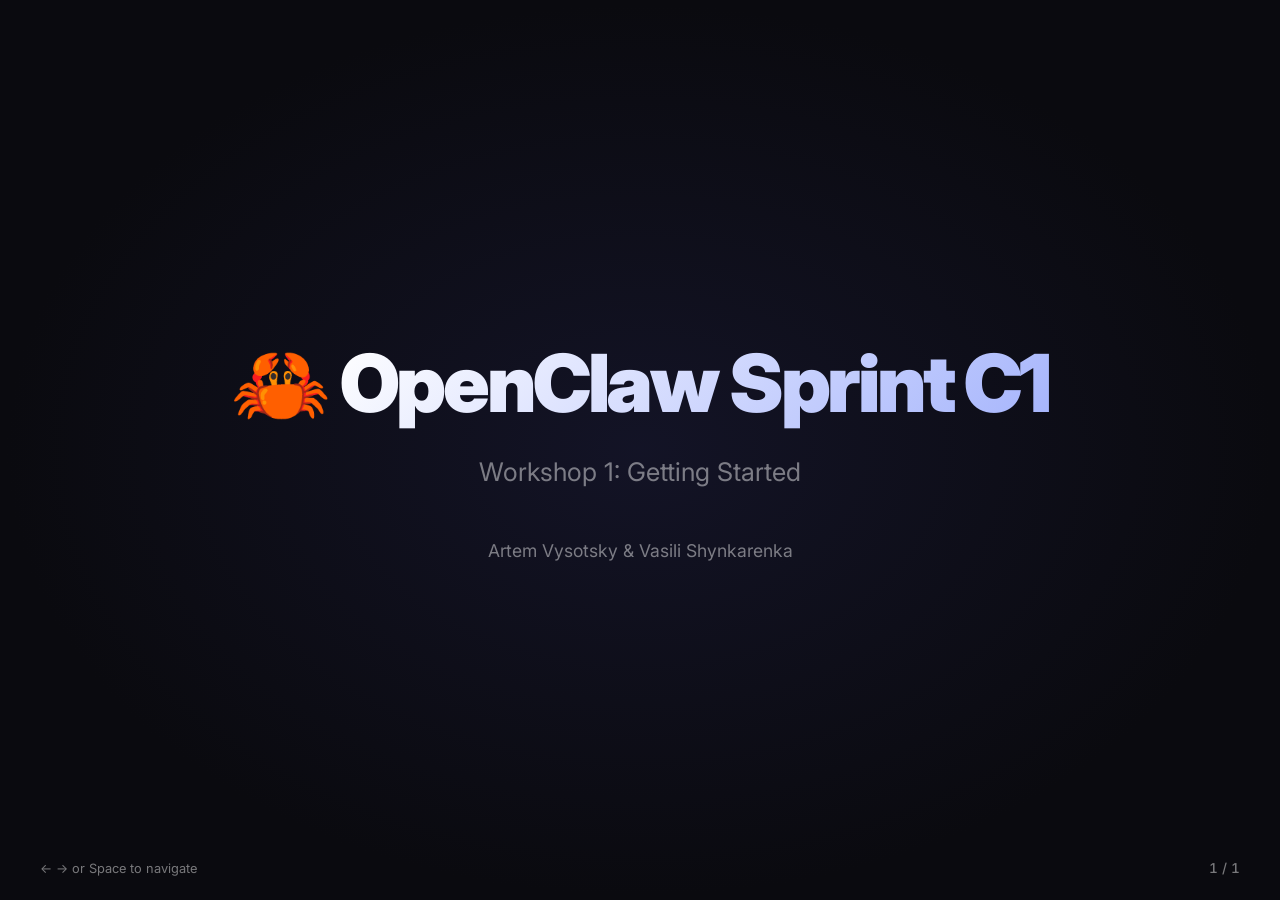
==== workshop-1-presentation.html @ 19656d03 "Initial commit: OpenClaw workshop presentations and skills Co-Authored-By: Claude Opus 4.6 (1M conte" ====
<!DOCTYPE html>
<html lang="en">
<head>
    <meta charset="UTF-8">
    <meta name="viewport" content="width=device-width, initial-scale=1.0">
    <title>OpenClaw Workshop 1: Getting Started</title>
    <link href="https://fonts.googleapis.com/css2?family=Inter:wght@300;400;500;600;700;800;900&display=swap" rel="stylesheet">
    <style>
        * { margin: 0; padding: 0; box-sizing: border-box; }

        :root {
            --bg: #0a0a0f;
            --surface: rgba(255,255,255,0.04);
            --surface-hover: rgba(255,255,255,0.08);
            --border: rgba(255,255,255,0.08);
            --text: #e8e8ed;
            --text-dim: rgba(255,255,255,0.6);
            --text-muted: rgba(255,255,255,0.45);
            --accent: #6366f1;
            --accent-glow: rgba(99,102,241,0.15);
            --green: #22c55e;
            --red: #ef4444;
            --orange: #f59e0b;
            --radius: 16px;
        }

        body {
            font-family: 'Inter', -apple-system, BlinkMacSystemFont, sans-serif;
            background: var(--bg);
            color: var(--text);
            overflow: hidden;
            -webkit-font-smoothing: antialiased;
        }

        .presentation { width: 100vw; height: 100vh; position: relative; }

        .slide {
            width: 100%; height: 100%;
            display: none;
            padding: 70px 100px;
            position: absolute; top: 0; left: 0;
            overflow-y: auto;
            background: var(--bg);
        }

        .slide.active { display: flex; flex-direction: column; }

        .slide-title {
            position: absolute; top: 30px; left: 100px; right: 100px;
            padding-bottom: 20px;
            border-bottom: 1px solid var(--border);
        }

        h1 { font-size: 3.8rem; font-weight: 800; letter-spacing: -0.03em; color: #fff; margin-bottom: 16px; }
        h2 { font-size: 2.4rem; font-weight: 700; letter-spacing: -0.02em; color: #fff; margin-bottom: 24px; }
        h3 { font-size: 1.4rem; font-weight: 600; color: var(--text); margin: 20px 0 12px 0; letter-spacing: -0.01em; }

        .slide-content { margin-top: 100px; flex: 1; }

        p, li { font-size: 1.35rem; line-height: 1.8; color: var(--text-dim); font-weight: 400; }
        ul { list-style: none; margin: 16px 0; }
        li { margin: 12px 0; padding-left: 28px; position: relative; }
        li::before { content: ""; position: absolute; left: 0; top: 14px; width: 6px; height: 6px; border-radius: 50%; background: var(--accent); }

        .highlight { color: #fff; font-weight: 600; }
        .bad { color: var(--red); font-weight: 600; }
        .warn { color: var(--orange); font-weight: 500; }

        .two-columns { display: grid; grid-template-columns: 1fr 1fr; gap: 30px; margin-top: 24px; }

        .column {
            background: var(--surface); padding: 32px;
            border-radius: var(--radius); border: 1px solid var(--border);
            backdrop-filter: blur(20px);
            box-shadow: 0 4px 24px rgba(0,0,0,0.2);
        }
        .column h3 { margin-top: 0; }

        .quote {
            font-size: 1.3rem; color: var(--text-dim);
            border-left: 3px solid var(--accent); padding-left: 24px; margin: 32px 0;
            font-weight: 400;
        }

        .code-block {
            background: rgba(255,255,255,0.03); padding: 28px; border-radius: var(--radius);
            font-family: 'SF Mono', 'Monaco', 'Menlo', monospace; font-size: 1rem;
            color: var(--text); margin: 20px 0; white-space: pre; overflow-x: auto;
            border: 1px solid var(--border);
        }

        table { width: 100%; border-collapse: collapse; margin: 24px 0; font-size: 1.2rem; }
        th, td { padding: 20px 24px; text-align: left; border-bottom: 1px solid var(--border); }
        th { color: var(--text-muted); font-weight: 500; font-size: 0.9rem; text-transform: uppercase; letter-spacing: 0.05em; }

        .progress-bar {
            position: fixed; bottom: 0; left: 0; height: 2px;
            background: linear-gradient(90deg, var(--accent), #a78bfa);
            transition: width 0.3s ease; z-index: 100;
        }

        .slide-counter {
            position: fixed; bottom: 24px; right: 40px;
            font-size: 0.85rem; color: var(--text-muted); font-weight: 500;
            font-variant-numeric: tabular-nums;
        }
        .nav-hint { position: fixed; bottom: 24px; left: 40px; font-size: 0.8rem; color: var(--text-muted); }

        .title-slide {
            justify-content: center; align-items: center; text-align: center;
            position: relative;
            background: radial-gradient(ellipse at 50% 50%, rgba(99,102,241,0.1) 0%, var(--bg) 70%);
        }
        .title-slide .subtitle { font-size: 1.6rem; }
        .title-slide h1 { font-size: 5rem; font-weight: 900; letter-spacing: -0.04em; color: #fff; }
        .title-slide h1 .grad { background: linear-gradient(135deg, #fff 0%, #a5b4fc 100%); -webkit-background-clip: text; -webkit-text-fill-color: transparent; background-clip: text; }
        .subtitle { font-size: 1.5rem; color: var(--text-muted); margin-top: 8px; font-weight: 400; }

        .section-number {
            font-size: 10rem; font-weight: 900;
            color: #fff; opacity: 0.03; position: absolute; top: 10px; right: 80px;
            letter-spacing: -0.05em;
        }

        .prompt-block {
            background: linear-gradient(135deg, rgba(99,102,241,0.12), rgba(99,102,241,0.04));
            border: 1px solid rgba(99,102,241,0.2);
            border-radius: var(--radius); padding: 20px 24px;
            margin: 16px 0; font-size: 1.05rem; line-height: 1.6; max-width: 750px;
            color: var(--text);
        }
        .prompt-block::before {
            content: "Prompt";
            display: block; font-size: 0.7rem; color: var(--accent);
            font-weight: 600; text-transform: uppercase; letter-spacing: 0.08em; margin-bottom: 8px;
        }

        .flow-diagram { display: flex; align-items: stretch; justify-content: center; gap: 12px; margin: 30px 0; flex-wrap: wrap; }
        .flow-step {
            background: var(--surface); border: 1px solid var(--border);
            border-radius: var(--radius); padding: 20px 24px; text-align: center; min-width: 160px; flex: 1; max-width: 220px;
            backdrop-filter: blur(20px);
            display: flex; flex-direction: column; justify-content: center; align-items: center;
        }
        .flow-step .step-icon { font-size: 1.8rem; margin-bottom: 8px; }
        .flow-step .step-text { font-size: 0.95rem; color: var(--text-dim); }
        .flow-arrow { font-size: 1.5rem; color: var(--text-muted); }

        .stat-grid { display: grid; grid-template-columns: repeat(3, 1fr); gap: 24px; margin: 24px 0; }
        .stat-card {
            background: var(--surface); border: 1px solid var(--border);
            border-radius: var(--radius); padding: 32px; text-align: center;
            backdrop-filter: blur(20px);
            box-shadow: 0 4px 24px rgba(0,0,0,0.2);
        }
        .stat-number { font-size: 2.8rem; font-weight: 800; color: #fff; letter-spacing: -0.03em; }
        .stat-label { font-size: 1rem; color: var(--text-muted); margin-top: 8px; }

        .step-sequence { display: flex; gap: 16px; margin: 24px 0; }
        .step-box {
            flex: 1; background: var(--surface); border: 1px solid var(--border);
            border-radius: var(--radius); padding: 24px; text-align: center;
        }
        .step-box.active-step {
            background: linear-gradient(135deg, var(--accent), #818cf8);
            border-color: transparent;
        }
        .step-box .step-num { font-size: 2.2rem; font-weight: 800; opacity: 0.15; margin-bottom: 8px; color: #fff; }
        .step-box.active-step .step-num { opacity: 0.3; }
        .step-box .step-label { font-size: 1rem; color: var(--text-dim); }
        .step-box.active-step .step-label { color: #fff; }

        .column-accent {
            background: linear-gradient(135deg, rgba(99,102,241,0.1), rgba(99,102,241,0.03));
            border-color: rgba(99,102,241,0.2);
        }
        .column-accent h3 { color: #fff; }
        .column-accent li { color: var(--text); }

        .rr-diagram { display: flex; flex-direction: column; align-items: center; gap: 0; margin: 20px auto; max-width: 300px; }
        .rr-box {
            background: var(--surface); border: 1px solid var(--border);
            border-radius: 12px; padding: 16px 24px; text-align: center; width: 100%;
        }
        .rr-box strong { color: #fff; font-size: 1rem; }
        .rr-box span { display: block; font-size: 0.85rem; color: var(--text-muted); margin-top: 2px; }
        .rr-arrow { font-size: 1.3rem; color: var(--text-muted); padding: 4px 0; }
        .rr-end {
            margin-top: 8px; padding: 10px 20px;
            background: rgba(239,68,68,0.08); border: 1px solid rgba(239,68,68,0.15);
            border-radius: 100px; font-size: 0.85rem; color: var(--red); font-weight: 600;
        }

        .loop-section { display: flex; gap: clamp(30px, 4vw, 80px); align-items: flex-start; justify-content: center; margin-top: 10px; }
        .loop-left { flex: 0 0 clamp(280px, 25vw, 500px); text-align: center; }
        .loop-right { flex: 1; max-width: clamp(400px, 35vw, 700px); }
        .loop-ring { position: relative; width: clamp(280px, 22vw, 500px); height: clamp(280px, 22vw, 500px); margin: 0 auto; }
        .loop-ring .ring-node {
            position: absolute; width: 110px; text-align: center;
            transform: translate(-50%, -50%);
        }
        .ring-node-inner {
            background: linear-gradient(135deg, rgba(99,102,241,0.15), rgba(99,102,241,0.05));
            border: 1px solid rgba(99,102,241,0.3);
            border-radius: 12px; padding: 10px 8px; font-size: 0.9rem;
            color: var(--text-dim); line-height: 1.4;
        }
        .ring-node-inner strong { color: var(--accent); display: block; margin-bottom: 2px; font-size: 0.9rem; }
        .loop-center {
            position: absolute; top: 50%; left: 50%; transform: translate(-50%, -50%);
            text-align: center; width: 120px;
        }
        .loop-center-label { font-size: 0.75rem; color: var(--text-muted); font-weight: 500; }
        .loop-center-val { font-size: 1rem; color: var(--accent); font-weight: 700; margin-top: 2px; }
        .tools-row {
            display: flex; gap: 8px; flex-wrap: wrap; justify-content: center;
            margin-top: 12px;
        }
        .tool-chip {
            display: inline-block; padding: 4px 12px; border-radius: 100px;
            font-size: 0.75rem; font-weight: 600; letter-spacing: 0.02em;
        }
        .tool-chip-dim { background: var(--surface); border: 1px solid var(--border); color: var(--text-muted); }
        .tool-chip-accent { background: rgba(99,102,241,0.1); border: 1px solid rgba(99,102,241,0.25); color: var(--accent); }
        .goal-input {
            margin-bottom: 20px; padding: 14px 20px;
            background: var(--surface); border: 1px solid var(--border);
            border-radius: var(--radius); text-align: left;
        }
        .goal-input-label { font-size: 0.7rem; color: var(--text-muted); text-transform: uppercase; letter-spacing: 0.06em; font-weight: 600; margin-bottom: 4px; }
        .goal-input-text { font-size: 1rem; color: var(--text); }

        .tag {
            display: inline-block; padding: 4px 12px; border-radius: 100px;
            font-size: 0.8rem; font-weight: 600; letter-spacing: 0.03em;
        }
        .tag-green { background: rgba(34,197,94,0.12); color: var(--green); }
        .tag-red { background: rgba(239,68,68,0.12); color: var(--red); }
        .tag-accent { background: var(--accent-glow); color: var(--accent); }

        a { color: var(--accent); text-decoration: none; font-weight: 500; }
        a:hover { text-decoration: underline; }

        /* ========== HIGH-RES / LARGE DISPLAY SCALING ========== */

        /* Scale root font for large viewports so everything grows proportionally */
        @media (min-width: 1600px) {
            html { font-size: 18px; }
        }
        @media (min-width: 1920px) {
            html { font-size: 20px; }
            .slide { padding: 80px 140px; }
            .slide-title { left: 140px; right: 140px; }
            .flow-step { min-width: 160px; padding: 24px 28px; }
            .flow-step .step-icon { font-size: 2.2rem; }
            .stat-card { padding: 40px; }
            .stat-number { font-size: 3.2rem; }
            .column { padding: 40px; }
            .two-columns { gap: 40px; }
            .step-sequence { gap: 24px; }
            .step-box { padding: 32px; }
            .prompt-block { padding: 28px 32px; max-width: 900px; font-size: 1.15rem; }
            table { font-size: 1.3rem; }
            th, td { padding: 24px 32px; }
        }
        @media (min-width: 2400px) {
            html { font-size: 24px; }
            .slide { padding: 100px 200px; }
            .slide-title { left: 200px; right: 200px; }
            h1 { font-size: 4.5rem; }
            .title-slide h1 { font-size: 6rem; }
            h2 { font-size: 3rem; }
            h3 { font-size: 1.6rem; }
            .flow-diagram { gap: 20px; }
            .flow-step { min-width: 180px; padding: 28px 32px; }
            .flow-step .step-icon { font-size: 2.6rem; }
            .flow-arrow { font-size: 2rem; }
            .stat-grid { gap: 36px; }
            .stat-card { padding: 48px; }
            .stat-number { font-size: 3.6rem; }
            .stat-label { font-size: 1.15rem; }
            .column { padding: 48px; }
            .two-columns { gap: 50px; }
            .step-sequence { gap: 30px; }
            .step-box { padding: 40px; }
            .prompt-block { padding: 32px 40px; max-width: 1100px; font-size: 1.25rem; }
            .quote { font-size: 1.5rem; padding-left: 32px; }
            .code-block { padding: 36px; font-size: 1.1rem; }
            table { font-size: 1.4rem; }
            th, td { padding: 28px 36px; }
            li { margin: 16px 0; }
            .progress-bar { height: 3px; }
        }
        @media (min-width: 3200px) {
            html { font-size: 30px; }
            .slide { padding: 120px 260px; }
            .slide-title { left: 260px; right: 260px; }
            .title-slide h1 { font-size: 7rem; }
            .stat-grid { gap: 48px; }
            .stat-card { padding: 56px; }
            .column { padding: 56px; }
            .progress-bar { height: 4px; }
        }
    </style>
</head>
<body>
    <div class="presentation">

        <!-- Slide 1: Title -->
        <div class="slide title-slide active">
            <h1>🦀 <span class="grad">OpenClaw Sprint C1</span></h1>
            <div class="subtitle">Workshop 1: Getting Started</div>
            <p style="margin-top: 48px; color: var(--text-muted); font-size: 1.1rem;">Artem Vysotsky &amp; Vasili Shynkarenka</p>
        </div>

        <!-- Slide 2: Welcome -->
        <div class="slide">
            <div class="slide-title"><h2>👋 Welcome</h2></div>
            <div class="slide-content" style="display: flex; flex-direction: column; justify-content: center; height: 70%;">
                <p style="font-size: 2rem; font-weight: 700; margin-bottom: 40px; color: #fff;">
                    Our <span class="highlight">very first cohort</span>
                </p>
                <ul>
                    <li>❓ Ask anything, anytime</li>
                    <li>🏃 Your pace, not ours</li>
                    <li>🎯 Goal: OpenClaw <span class="highlight">installed and running</span> today</li>
                </ul>
            </div>
        </div>

        <!-- Slide 3: First question -->
        <div class="slide">
            <div class="slide-content" style="display: flex; flex-direction: column; justify-content: center; align-items: center; text-align: center; height: 100%;">
                <p style="font-size: 3rem; font-weight: 800; color: #fff; margin-bottom: 40px; letter-spacing: -0.03em;">
                    🤔 What do you want to <span style="color: var(--accent);">automate</span>?
                </p>
                <p style="font-size: 1.5rem; color: var(--text-muted); max-width: 600px;">
                    One thing you do <span class="highlight">repeatedly</span> that you wish someone else handled.
                </p>
            </div>
        </div>

        <!-- Slide 4: Today's Plan -->
        <div class="slide">
            <div class="slide-title"><h2>📋 Today's Plan</h2></div>
            <div class="slide-content">
                <div class="two-columns">
                    <div class="column">
                        <h3>🧠 Understanding OpenClaw</h3>
                        <ul>
                            <li>What is an <span class="highlight">AI agent</span>?</li>
                            <li>What is OpenClaw</li>
                            <li><span class="highlight">Risks</span> and how to manage them</li>
                        </ul>
                    </div>
                    <div class="column column-accent">
                        <h3>🛠️ Setup</h3>
                        <ul>
                            <li>Install OpenClaw</li>
                            <li>Connect <span class="highlight">Telegram</span></li>
                            <li>Enable <span class="highlight">voice-to-text</span></li>
                            <li>Enable <span class="highlight">email</span> via IMAP</li>
                            <li>Try the <span class="highlight">browser</span></li>
                        </ul>
                    </div>
                </div>
            </div>
        </div>

        <!-- ==================== SECTION: WHAT IS AN AI AGENT ==================== -->

        <div class="slide title-slide">
            <h1>🤖 <span class="grad">What Is an AI Agent?</span></h1>
        </div>

        <!-- ChatGPT: Not a loop -->
        <div class="slide">
            <div class="slide-title"><h2>💬 ChatGPT: Request &rarr; Response</h2></div>
            <div class="slide-content" style="display: flex; align-items: center; justify-content: center; gap: 80px; height: 75%;">
                <div class="rr-diagram">
                    <div class="rr-box"><strong>You type a prompt</strong><span>"Write me an email to..."</span></div>
                    <div class="rr-arrow">&darr;</div>
                    <div class="rr-box"><strong>AI generates text</strong><span>One response</span></div>
                    <div class="rr-arrow">&darr;</div>
                    <div class="rr-box"><strong>You copy-paste it</strong><span>You do the actual work</span></div>
                    <div class="rr-end">Done. Not a loop.</div>
                </div>
                <div style="max-width: 360px;">
                    <p style="font-size: 1.8rem; font-weight: 700; color: var(--text); margin-bottom: 24px;">Not a loop. A <span class="highlight">one-shot</span>.</p>
                    <p style="font-size: 1rem; color: var(--text-muted); margin-bottom: 12px;">Tools:</p>
                    <div class="tools-row" style="justify-content: flex-start;">
                        <span class="tool-chip tool-chip-dim">web search</span>
                        <span class="tool-chip tool-chip-dim" style="opacity: 0.5;">...that's about it</span>
                    </div>
                </div>
            </div>
        </div>

        <!-- Agentic Loop -->
        <div class="slide">
            <div class="slide-title"><h2>🔄 The Agentic Loop</h2></div>
            <div class="slide-content" style="display: flex; flex-direction: column; justify-content: center;">
                <div class="loop-section">
                    <div class="loop-left">
                        <div class="goal-input">
                            <div class="goal-input-label">Goal (kicks off the loop)</div>
                            <div class="goal-input-text">"Handle my SEO partnership emails"</div>
                        </div>
                        <div class="loop-ring">
                            <svg viewBox="0 0 340 340" style="position:absolute;top:0;left:0;width:100%;height:100%;">
                                <circle cx="170" cy="170" r="125" fill="none" stroke="rgba(99,102,241,0.15)" stroke-width="40"/>
                                <circle cx="170" cy="170" r="125" fill="none" stroke="rgba(99,102,241,0.35)" stroke-width="2" stroke-dasharray="8 12">
                                    <animateTransform attributeName="transform" type="rotate" from="0 170 170" to="360 170 170" dur="15s" repeatCount="indefinite"/>
                                </circle>
                                <defs>
                                    <marker id="arrowA" viewBox="0 0 10 10" refX="9" refY="5" markerWidth="5" markerHeight="5" orient="auto-start-reverse">
                                        <path d="M 0 0 L 10 5 L 0 10 z" fill="rgba(99,102,241,0.8)"/>
                                    </marker>
                                </defs>
                                <path d="M 200 48 A 125 125 0 0 1 290 140" fill="none" stroke="rgba(99,102,241,0.55)" stroke-width="2" marker-end="url(#arrowA)"/>
                                <path d="M 290 200 A 125 125 0 0 1 200 292" fill="none" stroke="rgba(99,102,241,0.55)" stroke-width="2" marker-end="url(#arrowA)"/>
                                <path d="M 140 292 A 125 125 0 0 1 50 200" fill="none" stroke="rgba(99,102,241,0.55)" stroke-width="2" marker-end="url(#arrowA)"/>
                                <path d="M 50 140 A 125 125 0 0 1 140 48" fill="none" stroke="rgba(99,102,241,0.55)" stroke-width="2" marker-end="url(#arrowA)"/>
                            </svg>
                            <div class="ring-node" style="top: 10%; left: 50%;"><div class="ring-node-inner"><strong>Plan</strong>Break goal into steps</div></div>
                            <div class="ring-node" style="top: 50%; left: 93%;"><div class="ring-node-inner"><strong>Execute</strong>Use tools, take action</div></div>
                            <div class="ring-node" style="top: 90%; left: 50%;"><div class="ring-node-inner"><strong>Evaluate</strong>Did it work?</div></div>
                            <div class="ring-node" style="top: 50%; left: 7%;"><div class="ring-node-inner"><strong>Reflect</strong>Adjust strategy</div></div>
                            <div class="loop-center">
                                <div class="loop-center-label">Loops until</div>
                                <div class="loop-center-val">goal is met</div>
                            </div>
                        </div>
                    </div>
                    <div class="loop-right" style="padding-top: 20px;">
                        <p style="font-size: 1.4rem; font-weight: 600; color: var(--text); margin-bottom: 24px;">Keeps going until the <span class="highlight">goal is met</span></p>
                        <p style="font-size: 1rem; color: var(--text-muted); margin-bottom: 16px;">Tools available to the agent:</p>
                        <div class="tools-row" style="justify-content: flex-start;">
                            <span class="tool-chip tool-chip-accent">file system</span>
                            <span class="tool-chip tool-chip-accent">terminal</span>
                            <span class="tool-chip tool-chip-accent">browser</span>
                            <span class="tool-chip tool-chip-accent">email</span>
                            <span class="tool-chip tool-chip-accent">APIs</span>
                            <span class="tool-chip tool-chip-accent">OS</span>
                            <span class="tool-chip tool-chip-accent">cron</span>
                            <span class="tool-chip tool-chip-accent">memory</span>
                        </div>
                    </div>
                </div>
            </div>
        </div>

        <!-- What Is OpenClaw -->
        <div class="slide">
            <div class="slide-title"><h2>🦀 What Is OpenClaw?</h2></div>
            <div class="slide-content" style="display: flex; flex-direction: column; justify-content: center; align-items: center; text-align: center; height: 70%;">
                <p style="font-size: 1.8rem; margin-bottom: 32px; color: var(--text);">
                    Free, <span class="highlight">open-source AI agent</span> &mdash; 20+ messaging apps
                </p>
                <div class="stat-grid" style="width: 100%; max-width: 800px;">
                    <div class="stat-card">
                        <div class="stat-number" style="font-size: 2.5rem;">⭐</div>
                        <div class="stat-number">330k+</div>
                        <div class="stat-label">GitHub stars<br><small style="color:var(--text-muted)">#1 most-starred project</small></div>
                    </div>
                    <div class="stat-card">
                        <div class="stat-number" style="font-size: 2.5rem;">🍴</div>
                        <div class="stat-number">64k+</div>
                        <div class="stat-label">GitHub forks</div>
                    </div>
                    <div class="stat-card">
                        <div class="stat-number" style="font-size: 2.5rem;">🧩</div>
                        <div class="stat-number">2,857+</div>
                        <div class="stat-label">plugins on ClawHub<br><small style="color:var(--text-muted)">⚠️ ~20% malicious</small></div>
                    </div>
                </div>
                <img src="https://api.star-history.com/svg?repos=openclaw/openclaw&type=Date" alt="OpenClaw GitHub stars chart" style="margin-top: 28px; max-width: clamp(400px, 40vw, 800px); width: 100%; border-radius: var(--radius); border: 1px solid var(--border); opacity: 0.92;">
            </div>
        </div>

        <div class="slide">
            <div class="slide-title"><h2>✨ What Can It Do?</h2></div>
            <div class="slide-content" style="display: flex; flex-direction: column; justify-content: center; height: 70%;">
                <ul>
                    <li>📧 Auto-reply to <span class="highlight">SEO emails</span> after checking site quality</li>
                    <li>💸 Win back <span class="highlight">cancelled subscribers</span> via personalized emails</li>
                    <li>🤝 Send <span class="highlight">personalized LinkedIn</span> connection requests</li>
                    <li>📰 Daily <span class="highlight">Hacker News summary</span> to your inbox</li>
                    <li>🛒 Handle <span class="highlight">grocery shopping</span> lists and orders</li>
                </ul>
            </div>
        </div>

        <!-- ChatGPT vs OpenClaw -->
        <div class="slide">
            <div class="slide-title"><h2>⚔️ ChatGPT vs OpenClaw</h2></div>
            <div class="slide-content" style="display: flex; flex-direction: column; justify-content: center; height: 70%;">
                <div class="two-columns" style="margin-top: 0;">
                    <div class="column">
                        <h3>ChatGPT / Claude / Codex</h3>
                        <ul>
                            <li>🔧 A <span class="highlight">tool</span> &mdash; you ask, it answers</li>
                            <li>⏳ Waits for <span class="highlight">permission</span></li>
                            <li>🧠 No <span class="highlight">memory</span> between sessions</li>
                            <li>🖥️ Lives in a <span class="highlight">chat window</span></li>
                            <li>🔒 Locked to <span class="highlight">one provider</span></li>
                        </ul>
                    </div>
                    <div class="column column-accent">
                        <h3>OpenClaw</h3>
                        <ul>
                            <li>👤 An <span class="highlight">employee</span>, not a tool</li>
                            <li>⚡ <span class="highlight">YOLO mode</span> &mdash; acts without asking</li>
                            <li>🎭 <span class="highlight">Personality</span>, opinions, evolves</li>
                            <li>🧠 Deep <span class="highlight">memory</span>, self-develops</li>
                            <li>💓 Always on &mdash; <span class="highlight">24/7</span> heartbeat</li>
                            <li>💬 Telegram, iMessage, WhatsApp</li>
                            <li>🔀 <span class="highlight">Any AI provider</span></li>
                        </ul>
                    </div>
                </div>
            </div>
        </div>

        <div class="slide">
            <div class="slide-title"><h2>🔀 Tools Are Converging</h2></div>
            <div class="slide-content" style="display: flex; flex-direction: column; justify-content: center; align-items: center; text-align: center; height: 70%;">
                <p style="font-size: 1.4rem; margin-bottom: 40px; color: var(--text-dim);">
                    The <span class="highlight">capabilities gap</span> is shrinking
                </p>
                <p style="font-size: 2.8rem; font-weight: 700; color: #fff; margin-bottom: 40px;">
                    But none of them want to be a <span style="color: var(--accent);">person</span>.
                </p>
                <p style="font-size: 1.3rem; color: var(--text-muted);">
                    Personality. Memory. Heartbeat. Opinions.
                </p>
            </div>
        </div>

        <!-- ==================== SECTION: ARCHITECTURE ==================== -->

        <div class="slide title-slide">
            <h1>⚙️ <span class="grad">How OpenClaw Works</span></h1>
            <div class="subtitle">Core components</div>
        </div>

        <div class="slide">
            <div class="slide-title"><h2>🗺️ The Big Picture</h2></div>
            <div class="slide-content" style="display: flex; flex-direction: column; justify-content: center; height: 70%;">
                <p style="font-size: 1.4rem; margin-bottom: 32px; color: var(--text-dim);">A <span class="highlight">switchboard</span> between your apps and the AI</p>
                <div class="flow-diagram">
                    <div class="flow-step"><div class="step-icon">💬</div><div class="step-text">Telegram<br>WhatsApp<br>Slack<br>Discord</div></div>
                    <div class="flow-arrow">&rarr;</div>
                    <div class="flow-step" style="background: linear-gradient(135deg, rgba(99,102,241,0.15), rgba(99,102,241,0.05)); border-color: rgba(99,102,241,0.3);"><div class="step-icon">⚡</div><div class="step-text"><strong style="color:#fff;">Gateway</strong><br><span style="color:var(--text-muted)">port 18789</span></div></div>
                    <div class="flow-arrow">&rarr;</div>
                    <div class="flow-step"><div class="step-icon">🧠</div><div class="step-text"><strong>AI Agent</strong><br><span style="color:var(--text-muted)">Claude / GPT</span></div></div>
                    <div class="flow-arrow">&harr;</div>
                    <div style="display: flex; flex-direction: column; gap: 8px;">
                        <div class="flow-step" style="flex: none; max-width: none;"><div class="step-icon">📱</div><div class="step-text"><strong>Node</strong> <span style="color:var(--text-muted)">iPhone</span></div></div>
                        <div class="flow-step" style="flex: none; max-width: none;"><div class="step-icon">💻</div><div class="step-text"><strong>Node</strong> <span style="color:var(--text-muted)">MacBook</span></div></div>
                        <div class="flow-step" style="flex: none; max-width: none;"><div class="step-icon">📷</div><div class="step-text"><strong>Node</strong> <span style="color:var(--text-muted)">Camera</span></div></div>
                    </div>
                </div>
            </div>
        </div>

        <div class="slide">
            <div class="slide-title"><h2>📡 Gateway &mdash; The Switchboard</h2></div>
            <div class="slide-content" style="display: flex; flex-direction: column; justify-content: center; height: 70%;">
                <ul>
                    <li>🔗 Connects <span class="highlight">all messaging apps</span></li>
                    <li>↩️ Routes messages to AI and back</li>
                    <li>👥 Controls <span class="highlight">who can talk</span> to agent</li>
                    <li>🚨 If misconfigured &mdash; <span class="bad">open to the internet</span></li>
                </ul>
            </div>
        </div>

        <div class="slide">
            <div class="slide-title"><h2>👁️ Nodes &mdash; Eyes and Hands</h2></div>
            <div class="slide-content" style="display: flex; flex-direction: column; justify-content: center; height: 70%;">
                <p style="font-size: 1.3rem; margin-bottom: 24px; color: var(--text-dim);">Apps on your phone, tablet, or Mac</p>
                <ul>
                    <li>📷 <span class="highlight">Camera</span></li>
                    <li>🎤 <span class="highlight">Microphone</span></li>
                    <li>🖥️ <span class="highlight">Screen</span> recording</li>
                    <li>🎨 <span class="highlight">Canvas</span> display</li>
                </ul>
                <p style="margin-top: 24px; color: var(--text-muted); font-size: 1rem;">Each device must be <span class="highlight">approved</span> first</p>
            </div>
        </div>

        <div class="slide">
            <div class="slide-title"><h2>🧠 The Workspace &mdash; The Agent's Brain</h2></div>
            <div class="slide-content">
                <p style="font-size: 1.3rem; margin-bottom: 24px; color: var(--text-dim);">A folder of text files &mdash; the agent can <span class="highlight">edit them itself</span></p>
                <div class="two-columns">
                    <div class="column">
                        <h3>Who it is</h3>
                        <ul>
                            <li><span class="highlight">Personality</span> &mdash; tone, style</li>
                            <li><span class="highlight">Identity</span> &mdash; name, vibe</li>
                            <li><span class="highlight">About you</span> &mdash; who it serves</li>
                            <li><span class="highlight">Rules</span> &mdash; permissions</li>
                        </ul>
                    </div>
                    <div class="column">
                        <h3>How it operates</h3>
                        <ul>
                            <li><span class="highlight">Memory</span> &mdash; day to day</li>
                            <li><span class="highlight">Tools</span> &mdash; what it can access</li>
                            <li><span class="highlight">Heartbeat</span> &mdash; auto-checks</li>
                            <li><span class="highlight">Startup</span> &mdash; boot routine</li>
                        </ul>
                    </div>
                </div>
            </div>
        </div>

        <!-- Heartbeat -->
        <div class="slide">
            <div class="slide-title"><h2>💓 The Heartbeat</h2></div>
            <div class="slide-content" style="display: flex; flex-direction: column; justify-content: center; height: 70%;">
                <p style="font-size: 1.5rem; margin-bottom: 32px; color: var(--text-dim);">A <span class="highlight">cron job for your agent</span> &mdash; runs on a schedule, no prompt needed</p>
                <div class="two-columns">
                    <div class="column">
                        <h3>What it does</h3>
                        <ul>
                            <li>⏰ Runs every <span class="highlight">N minutes</span> automatically</li>
                            <li>📋 Executes tasks you define in <span class="highlight">HEARTBEAT.md</span></li>
                            <li>🔄 Agent acts <span class="highlight">without being asked</span></li>
                        </ul>
                    </div>
                    <div class="column column-accent">
                        <h3>Example tasks</h3>
                        <ul>
                            <li>📧 Check email for <span class="highlight">new leads</span></li>
                            <li>📊 Send daily <span class="highlight">revenue report</span></li>
                            <li>🔔 Monitor website <span class="highlight">uptime</span></li>
                            <li>🧹 Clean up <span class="highlight">old files</span></li>
                        </ul>
                    </div>
                </div>
                <p style="font-size: 1.1rem; margin-top: 24px; color: var(--text-muted);">Without heartbeat &rarr; agent only responds when <em>you</em> message it.<br>With heartbeat &rarr; agent works <span class="highlight">proactively</span>, like a real employee.</p>
            </div>
        </div>

        <!-- ==================== SECTION: RISKS ==================== -->

        <div class="slide title-slide">
            <h1>⚠️ <span class="grad">The Risks</span></h1>
            <div class="subtitle">What can go wrong &amp; how we handle it</div>
        </div>

        <div class="slide">
            <div class="slide-title"><h2>🛡️ The Ground Rules</h2></div>
            <div class="slide-content" style="display: flex; flex-direction: column; justify-content: center; height: 75%;">
                <p style="font-size: 2.2rem; font-weight: 700; margin-bottom: 40px; color: #fff;">
                    Treat it like a <span style="color: var(--accent);">new employee</span>.
                </p>
                <ul>
                    <li>📂 Its <span class="highlight">own workspace</span>, email, calendar</li>
                    <li>🚫 Keep away from <span class="highlight">sensitive accounts</span></li>
                    <li>🔍 Vet plugins before installing</li>
                    <li>🎯 Be <span class="highlight">specific</span> &mdash; vague = dangerous</li>
                </ul>
            </div>
        </div>

        <div class="slide">
            <div class="slide-title"><h2>💥 Internal Risks (The Real Danger)</h2></div>
            <div class="slide-content" style="display: flex; flex-direction: column; justify-content: center; height: 70%;">
                <p style="font-size: 1.6rem; font-weight: 600; color: var(--text); margin-bottom: 28px;">We've seen all of these <span class="highlight">first-hand</span>:</p>
                <ul>
                    <li>📨 <span class="bad">Emailed 1,000 customers</span> without preview</li>
                    <li>🗑️ <span class="bad">Permanently deleted files</span> while "fixing" a bug</li>
                    <li>💳 <span class="bad">Refunded Stripe charges</span> without confirmation</li>
                </ul>
                <p style="margin-top: 32px; font-size: 1.4rem; font-weight: 700; color: var(--red);">Powerful agent + vague instructions = damage</p>
            </div>
        </div>

        <div class="slide">
            <div class="slide-title"><h2>🌐 External Risks</h2></div>
            <div class="slide-content" style="display: flex; flex-direction: column; justify-content: center; height: 70%;">
                <ul>
                    <li>🧩 <span class="bad">~20% of plugins are malicious</span></li>
                    <li>🌍 <span class="bad">390k+ instances</span> exposed on the internet</li>
                    <li>📡 Misconfiguration = <span class="bad">open to your network</span></li>
                    <li>🐛 Known bug allows <span class="bad">remote hijacking</span></li>
                </ul>
                <p style="margin-top: 32px; color: var(--text-muted); font-size: 1.1rem;">We'll set up <span class="highlight">safe defaults</span> that limit the blast radius.</p>
            </div>
        </div>

        <div class="slide">
            <div class="slide-title"><h2>📈 How We Mitigate: Level Up Like an Employee</h2></div>
            <div class="slide-content" style="display: flex; flex-direction: column; justify-content: center; height: 75%;">
                <div class="step-sequence">
                    <div class="step-box">
                        <div class="step-num">1</div>
                        <div class="step-label">Start safe</div>
                        <p style="font-size: 0.85rem; color: var(--text-muted); margin-top: 6px;"><span class="highlight">No sensitive data</span></p>
                    </div>
                    <div class="step-box">
                        <div class="step-num">2</div>
                        <div class="step-label">Build trust</div>
                        <p style="font-size: 0.85rem; color: var(--text-muted); margin-top: 6px;"><span class="highlight">Small tasks</span>, review work</p>
                    </div>
                    <div class="step-box">
                        <div class="step-num">3</div>
                        <div class="step-label">Expand access</div>
                        <p style="font-size: 0.85rem; color: var(--text-muted); margin-top: 6px;">More tools, <span class="highlight">more responsibility</span></p>
                    </div>
                    <div class="step-box active-step">
                        <div class="step-num">4</div>
                        <div class="step-label">Full autonomy</div>
                        <p style="font-size: 0.85rem; color: rgba(255,255,255,0.6); margin-top: 6px;"><span class="highlight">Independent</span>, you check in</p>
                    </div>
                </div>
            </div>
        </div>

        <!-- ==================== SECTION: WHERE TO RUN ==================== -->

        <div class="slide title-slide">
            <h1>🏠 <span class="grad">Where to Run OpenClaw</span></h1>
        </div>

        <div class="slide">
            <div class="slide-title"><h2>🗂️ Your Options</h2></div>
            <div class="slide-content">
                <table>
                    <tr>
                        <th>Option</th>
                        <th>Isolation</th>
                        <th>Difficulty</th>
                        <th></th>
                    </tr>
                    <tr>
                        <td><span class="highlight">Dedicated OS user</span></td>
                        <td>Good</td>
                        <td>Easy</td>
                        <td><span class="tag tag-green">Recommended</span></td>
                    </tr>
                    <tr>
                        <td>Dedicated physical machine</td>
                        <td>Best</td>
                        <td>Easy (if you have one)</td>
                        <td></td>
                    </tr>
                    <tr>
                        <td>Virtual server (VPS)</td>
                        <td>Best</td>
                        <td>Hard</td>
                        <td><span class="tag tag-accent">Advanced</span></td>
                    </tr>
                    <tr>
                        <td style="color: var(--text-muted); text-decoration: line-through;">Your own user account</td>
                        <td style="color: var(--text-muted);">None</td>
                        <td style="color: var(--text-muted);">Easiest</td>
                        <td><span class="tag tag-red">Not recommended</span></td>
                    </tr>
                </table>
            </div>
        </div>

        <div class="slide">
            <div class="slide-title"><h2>✅ Option 1: Dedicated OS User</h2></div>
            <div class="slide-content">
                <div class="two-columns">
                    <div class="column">
                        <h3>What you get</h3>
                        <ul>
                            <li>👁️ Can see files, <span class="highlight">can't delete</span></li>
                            <li>🔐 No access to <span class="highlight">passwords</span></li>
                            <li>🧹 Easy cleanup &mdash; <span class="highlight">delete the user</span></li>
                        </ul>
                    </div>
                    <div class="column">
                        <h3>Downsides</h3>
                        <ul>
                            <li>⏰ Only runs when <span class="highlight">laptop is open</span></li>
                            <li>🔓 Not full isolation &mdash; <span class="highlight">good enough</span></li>
                        </ul>
                    </div>
                </div>
                <p style="margin-top: 30px; font-size: 1.2rem; color: var(--text-muted);">
                    Video walkthrough (Mac): <a href="https://www.loom.com/share/256e9d59ba6d49168bbcfa06dc0a239c">Create a new user on Mac</a>
                </p>
            </div>
        </div>

        <!-- ==================== SECTION: SETUP ==================== -->

        <div class="slide title-slide">
            <h1>🚀 <span class="grad">Let's Set It Up</span></h1>
            <div class="subtitle">Live walkthrough</div>
        </div>

        <div class="slide">
            <div class="slide-title"><h2>📦 What You Need</h2></div>
            <div class="slide-content">
                <div class="stat-grid">
                    <div class="stat-card">
                        <div class="stat-number" style="font-size: 2.5rem;">🛠️</div>
                        <div class="stat-label" style="font-size: 1.15rem; color: var(--text);">A coding agent</div>
                        <p style="font-size: 0.95rem; color: var(--text-muted); margin-top: 8px;">Codex (ChatGPT) or Claude desktop app</p>
                    </div>
                    <div class="stat-card">
                        <div class="stat-number" style="font-size: 2.5rem;">📁</div>
                        <div class="stat-label" style="font-size: 1.15rem; color: var(--text);">A project folder</div>
                        <p style="font-size: 0.95rem; color: var(--text-muted); margin-top: 8px;">Empty folder, e.g. ~/openclaw</p>
                    </div>
                    <div class="stat-card">
                        <div class="stat-number" style="font-size: 2.5rem;">📧</div>
                        <div class="stat-label" style="font-size: 1.15rem; color: var(--text);">A dedicated Gmail</div>
                        <p style="font-size: 0.95rem; color: var(--text-muted); margin-top: 8px;">Not your personal email</p>
                    </div>
                </div>
            </div>
        </div>

        <div class="slide">
            <div class="section-number">01</div>
            <div class="slide-title"><h2>🛠️ Step 1: Install a Coding Agent</h2></div>
            <div class="slide-content">
                <p style="font-size: 1.3rem; color: var(--text-muted); margin-bottom: 20px;">Paid plan required (basic is fine)</p>
                <div class="two-columns">
                    <div class="column">
                        <h3>ChatGPT camp</h3>
                        <ul>
                            <li>Install <a href="https://openai.com/index/introducing-codex/">Codex</a></li>
                        </ul>
                    </div>
                    <div class="column">
                        <h3>Claude camp</h3>
                        <ul>
                            <li>Install <a href="https://claude.ai/download">Claude desktop app</a></li>
                        </ul>
                    </div>
                </div>
                <p style="margin-top: 30px; color: var(--text-muted); font-size: 1.1rem;">Your <span class="highlight">tech support</span> for the whole course</p>
            </div>
        </div>

        <div class="slide">
            <div class="section-number">02</div>
            <div class="slide-title"><h2>📁 Step 2: Create a Project Folder</h2></div>
            <div class="slide-content" style="display: flex; flex-direction: column; justify-content: center; height: 70%;">
                <div class="code-block">~/openclaw</div>
                <p style="margin-top: 20px;">Open this folder in your coding agent:</p>
                <ul>
                    <li><span class="highlight">Codex</span> &mdash; select as project directory</li>
                    <li><span class="highlight">Claude</span> &mdash; Code tab, select folder</li>
                </ul>
            </div>
        </div>

        <div class="slide">
            <div class="section-number">03</div>
            <div class="slide-title"><h2>⬇️ Step 3: Install OpenClaw</h2></div>
            <div class="slide-content" style="display: flex; flex-direction: column; justify-content: center; height: 70%;">
                <p style="font-size: 1.3rem; color: var(--text-muted); margin-bottom: 20px;">Paste into your coding agent:</p>
                <div class="prompt-block" style="max-width: 100%;">Help me install OpenClaw on my computer. As a non-technical person, please guide me through the process and explain security implications. In the non interactive mode. Don't ask me to do any actions in terminal. Do it yourself. I'm not technical.</div>
            </div>
        </div>

        <div class="slide title-slide">
            <h1>🔴 <span class="grad">LIVE SETUP</span></h1>
            <div class="subtitle">Let's install OpenClaw together</div>
        </div>

        <!-- ==================== SECTION: CONNECTING FEATURES ==================== -->

        <div class="slide title-slide">
            <h1>🔌 <span class="grad">Connecting Features</span></h1>
            <div class="subtitle">Watch the agent modify itself</div>
        </div>

        <div class="slide">
            <div class="section-number">04</div>
            <div class="slide-title"><h2>💬 Step 4: Connect Telegram</h2></div>
            <div class="slide-content">
                <div class="prompt-block" style="max-width: 100%; margin-bottom: 28px;">Please connect OpenClaw to Telegram so I can message it from my phone. Walk me through creating a Telegram bot and configuring it.</div>
                <div class="flow-diagram">
                    <div class="flow-step"><div class="step-icon">🤖</div><div class="step-text">Create bot<br><small style="color:var(--text-muted)">@BotFather</small></div></div>
                    <div class="flow-arrow">&rarr;</div>
                    <div class="flow-step"><div class="step-icon">🔑</div><div class="step-text">Get token</div></div>
                    <div class="flow-arrow">&rarr;</div>
                    <div class="flow-step"><div class="step-icon">⚙️</div><div class="step-text">Agent configures</div></div>
                    <div class="flow-arrow">&rarr;</div>
                    <div class="flow-step"><div class="step-icon">💬</div><div class="step-text">Chat from phone</div></div>
                </div>
            </div>
        </div>

        <div class="slide title-slide">
            <h1>🔴 <span class="grad">LIVE DEMO</span></h1>
            <div class="subtitle">Connecting Telegram</div>
        </div>

        <div class="slide">
            <div class="section-number">05</div>
            <div class="slide-title"><h2>🎙️ Step 5: Add Voice-to-Text</h2></div>
            <div class="slide-content">
                <div class="prompt-block" style="max-width: 100%; margin-bottom: 24px;">I want to send you voice messages on Telegram. Please add voice-to-text support.</div>
                <p style="font-size: 1.2rem; color: var(--text-dim); margin-bottom: 16px;">Watch the agent <span class="highlight">modify itself</span>:</p>
                <div class="step-sequence">
                    <div class="step-box">
                        <div class="step-num">1</div>
                        <div class="step-label">Figures out what's needed</div>
                    </div>
                    <div class="step-box">
                        <div class="step-num">2</div>
                        <div class="step-label">Installs Whisper</div>
                    </div>
                    <div class="step-box">
                        <div class="step-num">3</div>
                        <div class="step-label">Writes integration code</div>
                    </div>
                    <div class="step-box active-step">
                        <div class="step-num">4</div>
                        <div class="step-label">Updates config &amp; restarts</div>
                    </div>
                </div>
            </div>
        </div>

        <div class="slide title-slide">
            <h1>🔴 <span class="grad">LIVE DEMO</span></h1>
            <div class="subtitle">Voice-to-Text</div>
        </div>

        <div class="slide">
            <div class="section-number">06</div>
            <div class="slide-title"><h2>📧 Step 6: Enable Email via IMAP</h2></div>
            <div class="slide-content">
                <div class="prompt-block" style="max-width: 100%; margin-bottom: 24px;">Please connect my dedicated Gmail to OpenClaw via IMAP. Walk me through enabling IMAP access and configuring it.</div>
                <ul>
                    <li>⚙️ Enable <span class="highlight">IMAP</span> in Gmail settings</li>
                    <li>🔑 Create an <span class="highlight">app password</span></li>
                    <li>📬 Agent configures <span class="highlight">read and send</span></li>
                </ul>
            </div>
        </div>

        <div class="slide title-slide">
            <h1>🔴 <span class="grad">LIVE DEMO</span></h1>
            <div class="subtitle">Email via IMAP</div>
        </div>

        <div class="slide">
            <div class="section-number">07</div>
            <div class="slide-title"><h2>🌐 Step 7: Try the Browser</h2></div>
            <div class="slide-content">
                <div class="prompt-block" style="max-width: 100%; margin-bottom: 24px;">Please open google.com and search for "OpenClaw GitHub". Tell me what you find.</div>
                <ul>
                    <li>🖥️ Launches a <span class="highlight">headless browser</span></li>
                    <li>📄 <span class="highlight">Navigates</span>, reads, reports back</li>
                    <li>🔍 Can <span class="highlight">check websites</span>, fill forms, research</li>
                </ul>
                <p style="margin-top: 24px; color: var(--orange); font-size: 1.1rem;">⚠️ Most powerful capability &mdash; and <span class="highlight">riskiest</span></p>
            </div>
        </div>

        <div class="slide title-slide">
            <h1>🔴 <span class="grad">LIVE DEMO</span></h1>
            <div class="subtitle">Browser</div>
        </div>

        <!-- ==================== SECTION: CODING AGENT ==================== -->

        <div class="slide">
            <div class="slide-title"><h2>🆘 Your Coding Agent = Your Tech Support</h2></div>
            <div class="slide-content" style="display: flex; flex-direction: column; justify-content: center; height: 70%;">
                <div class="prompt-block">I have a bug &mdash; [describe it]. Help me fix it.</div>
                <div class="prompt-block">I want to add a new feature &mdash; [describe what you want].</div>
                <div class="prompt-block">What does this error mean? [paste error]</div>
                <p style="margin-top: 24px; font-size: 1.3rem; font-weight: 600; color: var(--text);">Try the agent <span class="highlight">before</span> asking us.</p>
            </div>
        </div>

        <!-- ==================== SECTION: COSTS ==================== -->

        <div class="slide">
            <div class="slide-title"><h2>💰 How Much Does It Cost?</h2></div>
            <div class="slide-content">
                <ul>
                    <li>🎉 OpenClaw is <span class="highlight">free</span> (open-source)</li>
                    <li>🧠 AI brain needs an <span class="highlight">API key</span> (pay per use)</li>
                    <li>🚫 <span class="bad">$20/mo subscription won't work</span> for this</li>
                </ul>
                <div class="stat-grid" style="margin-top: 30px;">
                    <div class="stat-card">
                        <div class="stat-number">$3-10</div>
                        <div class="stat-label">per day<br>light</div>
                    </div>
                    <div class="stat-card">
                        <div class="stat-number">$30-50</div>
                        <div class="stat-label">per day<br>moderate</div>
                    </div>
                    <div class="stat-card">
                        <div class="stat-number">$150+</div>
                        <div class="stat-label">per day<br>heavy (Opus)</div>
                    </div>
                </div>
            </div>
        </div>

        <!-- ==================== SECTION: USE CASES & NEXT STEPS ==================== -->

        <div class="slide title-slide">
            <h1>💡 <span class="grad">Your Use Cases</span></h1>
            <div class="subtitle">What do you want to build?</div>
        </div>

        <div class="slide">
            <div class="slide-title"><h2>💡 Share Your Use Case</h2></div>
            <div class="slide-content" style="display: flex; flex-direction: column; justify-content: center; height: 70%;">
                <ul>
                    <li>📥 <span class="highlight">Inbox zero</span> assistant</li>
                    <li>🛒 <span class="highlight">Grocery shopping</span> automation</li>
                    <li>🤝 B2B <span class="highlight">outreach</span> system</li>
                    <li>📅 <span class="highlight">Calendar</span> management</li>
                    <li>📚 Research <span class="highlight">summarizer</span></li>
                </ul>
                <p style="margin-top: 30px; font-size: 1.2rem; color: var(--text-muted);">Share your idea in <span class="highlight">WhatsApp</span></p>
            </div>
        </div>

        <div class="slide">
            <div class="slide-title"><h2>📝 Before Next Session</h2></div>
            <div class="slide-content" style="display: flex; flex-direction: column; justify-content: center; height: 70%;">
                <ul>
                    <li>✅ <span class="highlight">Finish installation</span></li>
                    <li>💬 Get <span class="highlight">Telegram</span> working</li>
                    <li>🚀 Send your <span class="highlight">first real prompt</span></li>
                    <li>💡 Share your <span class="highlight">use case</span> in WhatsApp</li>
                    <li>🆘 Stuck? Ask <span class="highlight">coding agent</span> first</li>
                </ul>
            </div>
        </div>

        <div class="slide title-slide">
            <h1>❓ <span class="grad">Questions?</span></h1>
            <div class="subtitle">Q&amp;A</div>
            <div style="margin-top: 60px;">
                <p style="font-size: 1.2rem; color: var(--text-muted);">WhatsApp group for follow-ups</p>
            </div>
        </div>

    </div>

    <div class="progress-bar" id="progress"></div>
    <div class="slide-counter" id="counter">1 / 1</div>
    <div class="nav-hint">&larr; &rarr; or Space to navigate</div>

    <script>
        const slides = document.querySelectorAll('.slide');
        let currentSlide = 0;

        function showSlide(n) {
            slides[currentSlide].classList.remove('active');
            currentSlide = (n + slides.length) % slides.length;
            slides[currentSlide].classList.add('active');
            document.getElementById('counter').textContent = `${currentSlide + 1} / ${slides.length}`;
            document.getElementById('progress').style.width = `${((currentSlide + 1) / slides.length) * 100}%`;
        }

        function nextSlide() { showSlide(currentSlide + 1); }
        function prevSlide() { showSlide(currentSlide - 1); }

        document.addEventListener('keydown', (e) => {
            if (e.key === 'ArrowRight' || e.key === ' ' || e.key === 'Enter') { e.preventDefault(); nextSlide(); }
            else if (e.key === 'ArrowLeft' || e.key === 'Backspace') { e.preventDefault(); prevSlide(); }
        });

        document.addEventListener('click', (e) => {
            if (e.clientX > window.innerWidth / 2) nextSlide(); else prevSlide();
        });

        let touchStartX = 0;
        document.addEventListener('touchstart', (e) => { touchStartX = e.touches[0].clientX; });
        document.addEventListener('touchend', (e) => {
            const diff = touchStartX - e.changedTouches[0].clientX;
            if (Math.abs(diff) > 50) { diff > 0 ? nextSlide() : prevSlide(); }
        });
    </script>
</body>
</html>
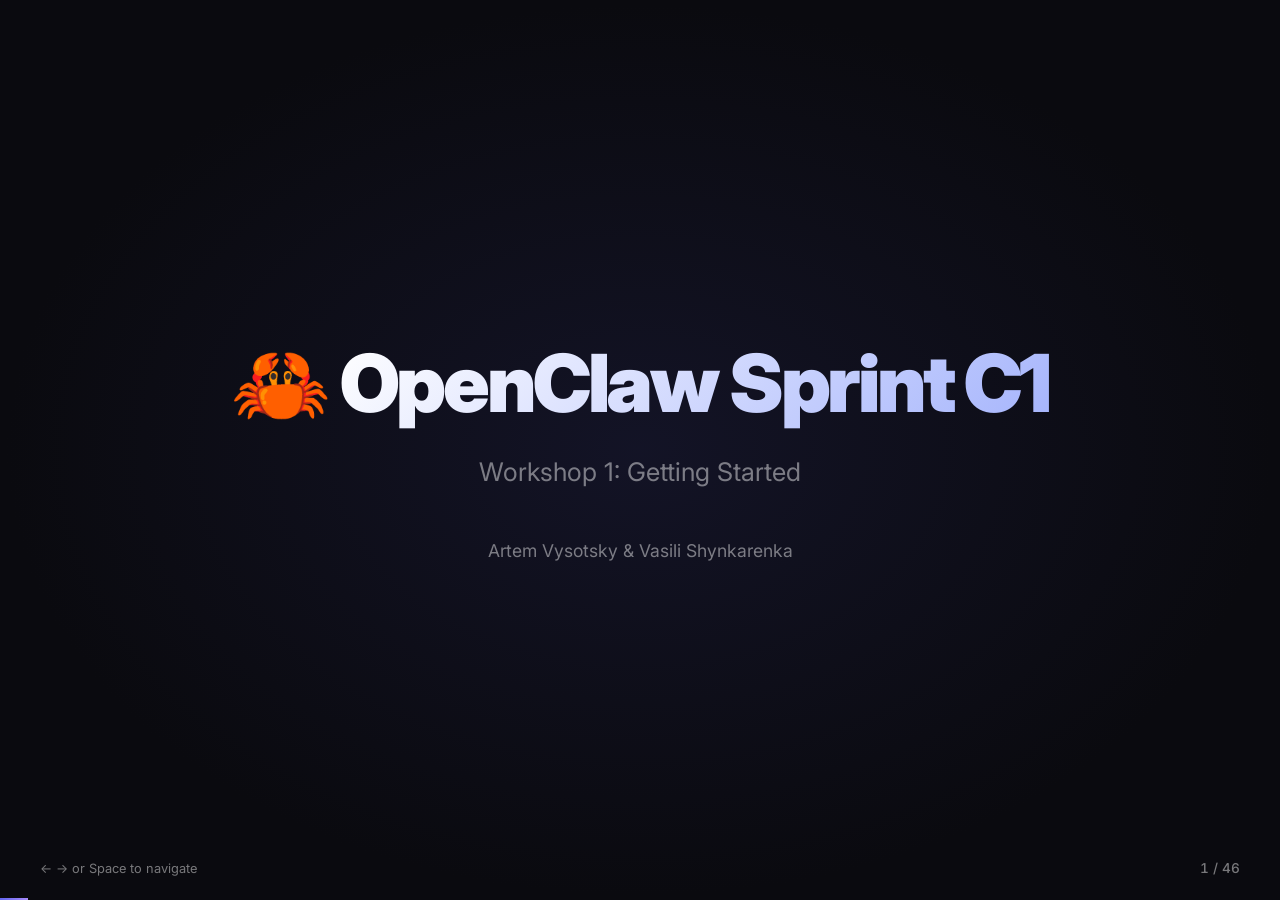
==== commit f8187dc1: "Add LMS course viewer with slide + materials sidebar Static HTML LMS that works from file:// — no se" ====
--- a/workshop-1-presentation.html
+++ b/workshop-1-presentation.html
@@ -1066,10 +1066,19 @@
             slides[currentSlide].classList.add('active');
             document.getElementById('counter').textContent = `${currentSlide + 1} / ${slides.length}`;
             document.getElementById('progress').style.width = `${((currentSlide + 1) / slides.length) * 100}%`;
+            if (window.parent !== window) {
+                window.parent.postMessage({ type: 'slideChange', current: currentSlide + 1, total: slides.length }, '*');
+            }
         }
 
         function nextSlide() { showSlide(currentSlide + 1); }
         function prevSlide() { showSlide(currentSlide - 1); }
+
+        window.addEventListener('message', (e) => {
+            if (e.data && e.data.type === 'goToSlide') showSlide(e.data.index);
+            if (e.data && e.data.type === 'next') nextSlide();
+            if (e.data && e.data.type === 'prev') prevSlide();
+        });
 
         document.addEventListener('keydown', (e) => {
             if (e.key === 'ArrowRight' || e.key === ' ' || e.key === 'Enter') { e.preventDefault(); nextSlide(); }
@@ -1086,6 +1095,8 @@
             const diff = touchStartX - e.changedTouches[0].clientX;
             if (Math.abs(diff) > 50) { diff > 0 ? nextSlide() : prevSlide(); }
         });
+
+        showSlide(0);
     </script>
 </body>
 </html>
